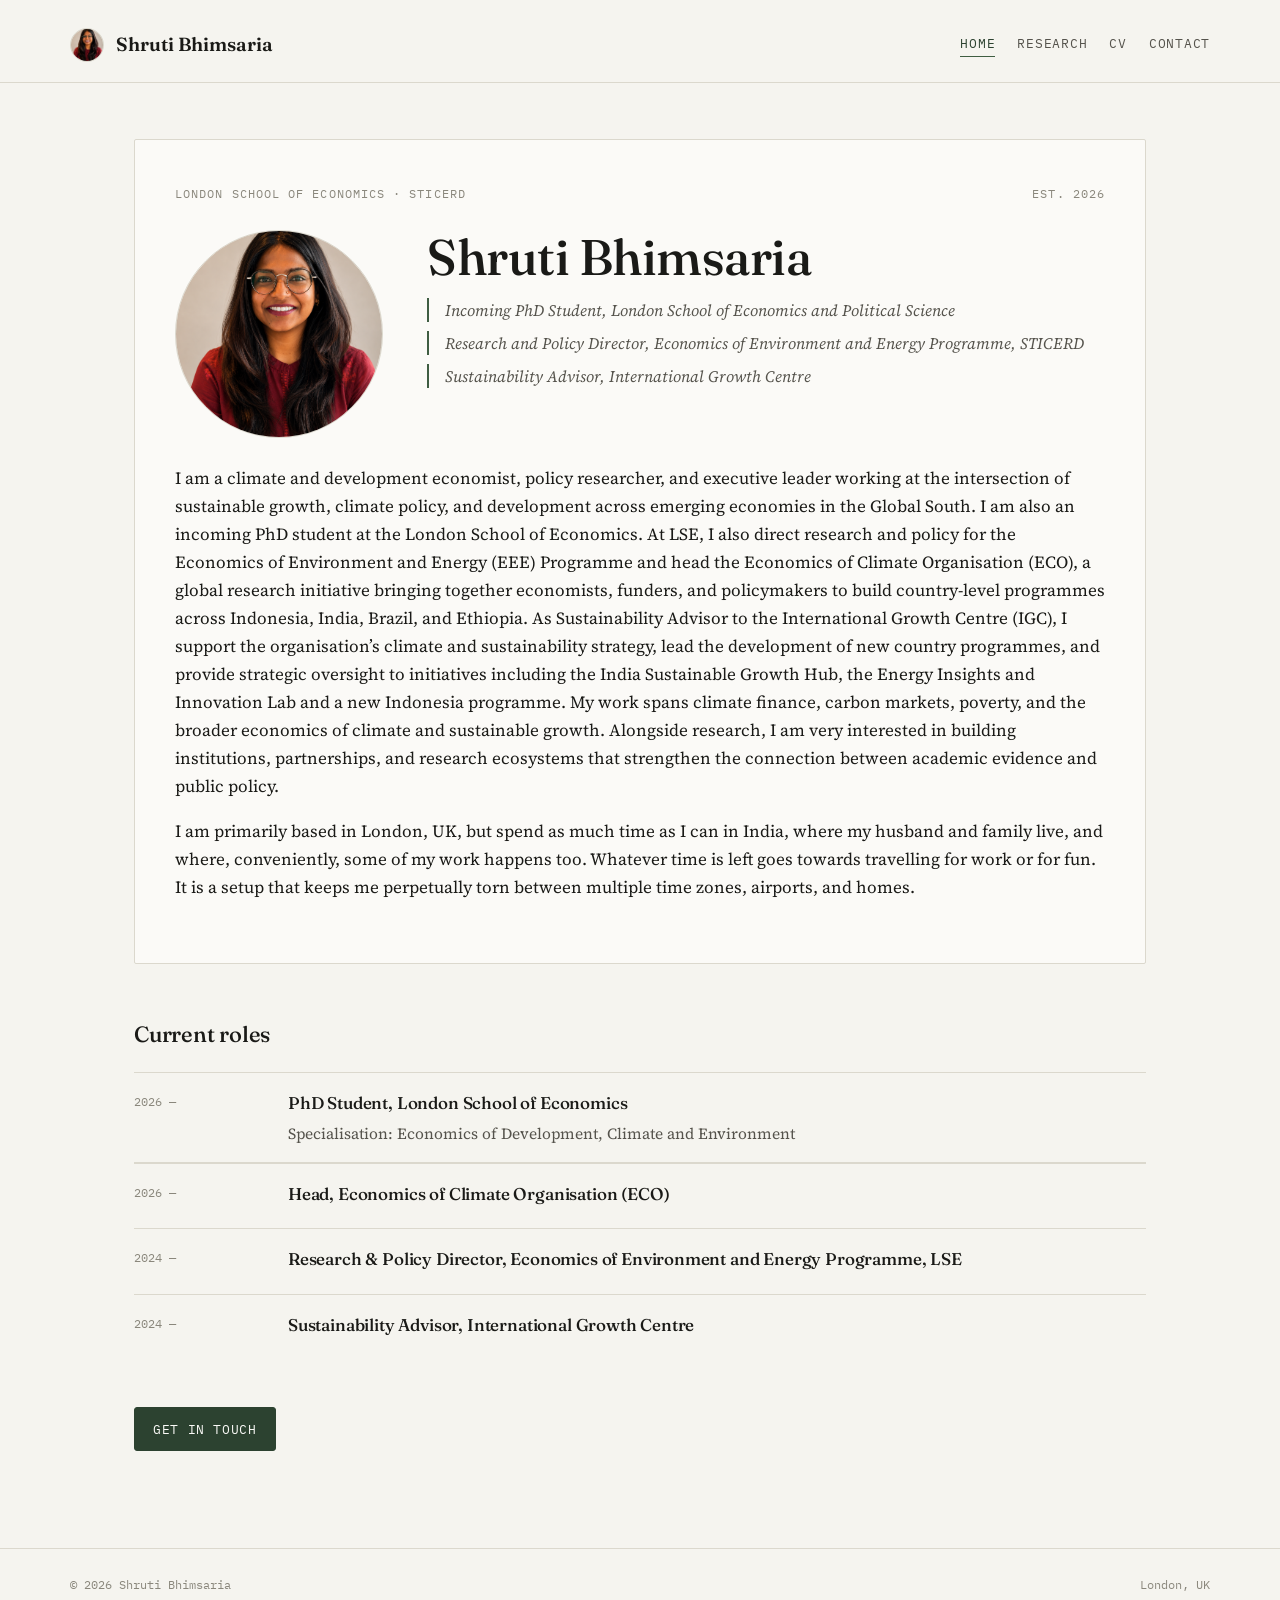
==== index.html @ e5385b26 "Update index.html" ====
<!DOCTYPE html>
<html lang="en">
<head>
<meta charset="UTF-8">
<meta name="viewport" content="width=device-width, initial-scale=1.0">
<title>Shruti Bhimsaria | Climate & Development Economist | LSE</title>
<meta name="description" content="Shruti Bhimsaria is climate and development economist, a PhD student at LSE, Research and Policy Director at the Economics of Environment and Energy Programme, and Sustainability Advisor at the International Growth Centre, working on climate finance, carbon markets, and poverty.">
<link rel="canonical" href="https://shrutibhimsaria.github.io/">

<meta property="og:type" content="website">
<meta property="og:title" content="Shruti Bhimsaria | Climate & Development Economist | LSE">
<meta property="og:description" content="Research and Policy Director, EEE Programme, LSE. Sustainability Advisor, IGC. Incoming PhD student, LSE.">
<meta property="og:url" content="https://shrutibhimsaria.github.io/">
<meta property="og:image" content="https://shrutibhimsaria.github.io/images/headshot.jpg">
<meta name="twitter:card" content="summary">
<meta name="twitter:title" content="Shruti Bhimsaria | Climate & Development Economist | LSE">
<meta name="twitter:description" content="Research and Policy Director, EEE Programme, LSE. Sustainability Advisor, IGC. Incoming PhD student, LSE.">
<meta name="twitter:image" content="https://shrutibhimsaria.github.io/images/headshot.jpg">

<link rel="stylesheet" href="style.css">

<script type="application/ld+json">
{
  "@context": "https://schema.org",
  "@type": "Person",
  "name": "Shruti Bhimsaria",
  "url": "https://shrutibhimsaria.github.io/",
  "image": "https://shrutibhimsaria.github.io/images/headshot.jpg",
  "jobTitle": ["Research and Policy Director", "Sustainability Advisor"],
  "affiliation": [
    {
      "@type": "CollegeOrUniversity",
      "name": "London School of Economics and Political Science"
    },
    {
      "@type": "Organization",
      "name": "International Growth Centre"
    }
  ],
  "alumniOf": [
    {
      "@type": "CollegeOrUniversity",
      "name": "University of Chicago, Harris School of Public Policy"
    },
    {
      "@type": "CollegeOrUniversity",
      "name": "Gokhale Institute of Politics and Economics"
    }
  ],
  "sameAs": [
    "https://www.linkedin.com/in/shruti-bhimsaria-631b0180/",
    "https://www.theigc.org/people/shruti-bhimsaria"
  ]
}
</script>
</head>
<body>

<header class="site-header">
  <div class="header-inner">
    <div class="title-group">
      <img class="avatar" src="images/headshot.jpg" alt="Shruti Bhimsaria">
      <a class="site-title" href="index.html">Shruti Bhimsaria</a>
    </div>
    <nav class="site-nav">
      <a href="index.html" class="active">Home</a>
      <a href="research.html">Research</a>
      <a href="cv.html">CV</a>
      <a href="contact.html">Contact</a>
    </nav>
  </div>
</header>

<main>

  <div class="paper-frame">
    <div class="paper-kicker">
      <span class="label">London School of Economics · STICERD</span>
      <span class="label">Est. 2026</span>
    </div>

    <div class="hero-top">
      <img class="hero-photo" src="images/headshot.jpg" alt="Shruti Bhimsaria">
      <div class="hero-text">
        <h1 class="hero-name">Shruti Bhimsaria</h1>
        <ul class="role-list">
          <li>Incoming PhD Student, London School of Economics and Political Science</li>
          <li>Research and Policy Director, Economics of Environment and Energy Programme, STICERD</li>
          <li>Sustainability Advisor, International Growth Centre</li>
        </ul>
      </div>
    </div>

      I am a climate and development economist, policy researcher, and executive leader working at the intersection of sustainable growth, climate policy, and development across emerging economies in the Global South. I am also an incoming PhD student at the London School of Economics. At LSE, I also direct research and policy for the Economics of Environment and Energy (EEE) Programme and head the Economics of Climate Organisation (ECO), a global research initiative bringing together economists, funders, and policymakers to build country-level programmes across Indonesia, India, Brazil, and Ethiopia. As Sustainability Advisor to the International Growth Centre (IGC), I support the organisation’s climate and sustainability strategy, lead the development of new country programmes, and provide strategic oversight to initiatives including the India Sustainable Growth Hub, the Energy Insights and Innovation Lab and a new Indonesia programme. My work spans climate finance, carbon markets, poverty, and the broader economics of climate and sustainable growth. Alongside research, I am very interested in building institutions, partnerships, and research ecosystems that strengthen the connection between academic evidence and public policy.
    </p>
    <p>I am primarily based in London, UK, but spend as much time as I can in India, where my husband and family live, and where, conveniently, some of my work happens too. Whatever time is left goes towards travelling for work or for fun. It is a setup that keeps me perpetually torn between multiple time zones, airports, and homes.</p>

  </div>

  <div class="section">
    <div class="section-heading">
      <h2>Current roles</h2>
    </div>

    
    <div class="entry">
      <div class="when">2026 —</div>
      <div class="what">
        <h3>PhD Student, London School of Economics</h3>
        <p>Specialisation: Economics of Development, Climate and Environment</p>
      </div>
    </div>
  </div>

      <div class="entry">
      <div class="when">2026 —</div>
      <div class="what">
        <h3>Head, Economics of Climate Organisation (ECO)</h3>
      </div>
    </div>
  
    <div class="entry">
      <div class="when">2024 —</div>
      <div class="what">
        <h3>Research &amp; Policy Director, Economics of Environment and Energy Programme, LSE</h3>
      </div>
    </div>

    <div class="entry">
      <div class="when">2024 —</div>
      <div class="what">
        <h3>Sustainability Advisor, International Growth Centre</h3>
      </div>
    </div>

  <p style="margin-top:48px;">
    <a class="btn" href="contact.html">Get in touch</a>
  </p>

</main>

<footer class="site-footer">
  <div class="footer-inner">
    <span>© <span id="year"></span> Shruti Bhimsaria</span>
    <span>London, UK</span>
  </div>
</footer>

<script>
  document.getElementById('year').textContent = new Date().getFullYear();
</script>

</body>
</html>
---- style.css ----
/* ===========================================================
   Shruti Bhimsaria — personal site
   Design: working-paper minimalism.
   Paper ground, forest-green accent (climate/econ association),
   Fraunces for display, Source Serif 4 for body, IBM Plex Mono
   for labels/metadata — the vocabulary of a research abstract.
   =========================================================== */

@import url('https://fonts.googleapis.com/css2?family=Fraunces:ital,opsz,wght@0,9..144,400;0,9..144,500;0,9..144,600;1,9..144,400&family=Source+Serif+4:ital,wght@0,400;0,500;0,600;1,400&family=IBM+Plex+Mono:wght@400;500&display=swap');

:root{
  --paper: #F5F4EF;
  --paper-raised: #FBFAF7;
  --ink: #1A1A17;
  --ink-soft: #55534C;
  --ink-faint: #8A877C;
  --accent: #3F5D42;
  --accent-deep: #2C4230;
  --accent-tint: #E9EEE6;
  --rule: #DBD8CD;
  --max-w: 1140px;
  --side-pad: 5vw;
}

*{ box-sizing: border-box; }

img{ max-width: 100%; display: block; }

html{ scroll-behavior: smooth; }

body{
  margin: 0;
  background: var(--paper);
  color: var(--ink);
  font-family: 'Source Serif 4', Georgia, serif;
  font-size: 17px;
  line-height: 1.65;
  -webkit-font-smoothing: antialiased;
}

a{ color: var(--accent-deep); text-decoration: none; }
a:hover{ text-decoration: underline; text-underline-offset: 3px; }
a:focus-visible, button:focus-visible{
  outline: 2px solid var(--accent);
  outline-offset: 3px;
}

.label{
  font-family: 'IBM Plex Mono', monospace;
  font-size: 12px;
  letter-spacing: 0.09em;
  text-transform: uppercase;
  color: var(--ink-faint);
}

h1, h2, h3{
  font-family: 'Fraunces', Georgia, serif;
  font-weight: 500;
  color: var(--ink);
  letter-spacing: -0.01em;
  margin: 0;
}

/* ---------- Header / Nav ---------- */

.site-header{
  border-bottom: 1px solid var(--rule);
  padding: 28px var(--side-pad) 20px;
}

.header-inner{
  max-width: var(--max-w);
  margin: 0 auto;
  display: flex;
  justify-content: space-between;
  align-items: center;
  flex-wrap: wrap;
  gap: 10px 28px;
}

.title-group{
  display: flex;
  align-items: center;
  gap: 12px;
}

.avatar{
  width: 34px;
  height: 34px;
  border-radius: 50%;
  object-fit: cover;
  border: 1px solid var(--rule);
  flex-shrink: 0;
}

.site-title{
  font-family: 'Fraunces', Georgia, serif;
  font-size: 19px;
  font-weight: 600;
  color: var(--ink);
  text-decoration: none;
  white-space: nowrap;
}
.site-title:hover{ text-decoration: none; opacity: 0.75; }

nav.site-nav{
  display: flex;
  gap: 22px;
  flex-wrap: wrap;
}

nav.site-nav a{
  font-family: 'IBM Plex Mono', monospace;
  font-size: 12.5px;
  letter-spacing: 0.06em;
  text-transform: uppercase;
  color: var(--ink-soft);
  padding-bottom: 3px;
  border-bottom: 1px solid transparent;
}
nav.site-nav a:hover{
  color: var(--accent-deep);
  text-decoration: none;
  border-bottom-color: var(--accent);
}
nav.site-nav a.active{
  color: var(--accent-deep);
  border-bottom-color: var(--accent);
}

/* ---------- Layout ---------- */

main{
  max-width: var(--max-w);
  margin: 0 auto;
  padding: 56px var(--side-pad) 80px;
}

.rule{
  border: none;
  border-top: 1px solid var(--rule);
  margin: 40px 0;
}

/* ---------- Home / cover-page hero ---------- */

.paper-frame{
  border: 1px solid var(--rule);
  background: var(--paper-raised);
  padding: 44px 40px;
  border-radius: 2px;
}

.paper-kicker{
  display: flex;
  justify-content: space-between;
  align-items: baseline;
  flex-wrap: wrap;
  gap: 8px 20px;
  margin-bottom: 26px;
}

.hero-top{
  display: flex;
  align-items: flex-start;
  justify-content: flex-start;
  gap: 44px;
  margin-bottom: 26px;
}

.hero-text{ min-width: 0; }

.hero-photo{
  width: 208px;
  height: 208px;
  border-radius: 50%;
  object-fit: cover;
  border: 1px solid var(--rule);
  flex-shrink: 0;
}

.hero-name{
  font-size: clamp(30px, 5.5vw, 50px);
  line-height: 1.08;
  margin: 0 0 14px;
}

.role-list{
  list-style: none;
  margin: 0;
  padding: 0;
}

.role-list li{
  font-family: 'Source Serif 4', serif;
  font-style: italic;
  color: var(--ink-soft);
  font-size: 16px;
  line-height: 1.5;
  padding-left: 16px;
  border-left: 2px solid var(--accent);
  margin-bottom: 9px;
}
.role-list li:last-child{ margin-bottom: 0; }

.abstract{
  color: var(--ink);
  font-size: 16.5px;
  margin-top: 0;
  text-align: justify;
  text-justify: inter-word;
  hyphens: auto;
}

.tags{
  display: flex;
  flex-wrap: wrap;
  gap: 8px;
  margin-top: 28px;
}

.tag{
  font-family: 'IBM Plex Mono', monospace;
  font-size: 11.5px;
  letter-spacing: 0.03em;
  color: var(--accent-deep);
  background: var(--accent-tint);
  border: 1px solid var(--rule);
  padding: 5px 10px;
  border-radius: 3px;
  white-space: nowrap;
}

/* ---------- Section blocks ---------- */

.section{ margin-top: 52px; }

.section-heading{
  display: flex;
  align-items: baseline;
  gap: 14px;
  margin-bottom: 20px;
}

.section-heading .num{
  font-family: 'IBM Plex Mono', monospace;
  font-size: 12px;
  color: var(--ink-faint);
}

.section-heading h2{ font-size: 22px; }

.entry{
  display: grid;
  grid-template-columns: 130px 1fr;
  gap: 4px 24px;
  padding: 16px 0;
  border-top: 1px solid var(--rule);
}
.entry:last-child{ border-bottom: 1px solid var(--rule); }

.entry .when{
  font-family: 'IBM Plex Mono', monospace;
  font-size: 12px;
  color: var(--ink-faint);
  padding-top: 3px;
}

.entry .what h3{
  font-size: 17px;
  font-weight: 500;
  margin-bottom: 4px;
}

.entry .what p{
  margin: 0;
  color: var(--ink-soft);
  font-size: 15.5px;
  text-align: justify;
  text-justify: inter-word;
  hyphens: auto;
}

@media (max-width: 560px){
  .entry{ grid-template-columns: 1fr; gap: 2px; }
  .entry .when{ padding-top: 0; }
}

/* ---------- Mobile pass ---------- */

@media (max-width: 640px){
  :root{ --side-pad: 5vw; }

  body{ font-size: 16px; }

  .site-header{ padding: 20px var(--side-pad) 16px; }
  main{ padding: 36px var(--side-pad) 60px; }

  .paper-frame{ padding: 28px 22px; }

  .paper-kicker{
    flex-direction: column;
    align-items: flex-start;
    gap: 4px;
  }

  .hero-top{
    flex-direction: column;
    align-items: flex-start;
    gap: 18px;
  }

  .hero-photo{
    width: 100px;
    height: 100px;
  }

  .role-list li{ font-size: 15px; }

  .tags{ gap: 6px; }
  .tag{ font-size: 11px; padding: 4px 8px; }

  .section{ margin-top: 40px; }
  .section-heading h2{ font-size: 19px; }

  .contact-list li{
    flex-direction: column;
    gap: 4px;
  }
  .contact-list .k{ width: auto; }

  nav.site-nav{ gap: 14px 18px; }
}

/* ---------- Footer ---------- */

.site-footer{
  border-top: 1px solid var(--rule);
  padding: 26px var(--side-pad) 40px;
}
.site-footer .footer-inner{
  max-width: var(--max-w);
  margin: 0 auto;
  display: flex;
  justify-content: space-between;
  flex-wrap: wrap;
  gap: 10px 20px;
  font-family: 'IBM Plex Mono', monospace;
  font-size: 12px;
  color: var(--ink-faint);
}

/* ---------- Misc components ---------- */

.btn{
  display: inline-block;
  font-family: 'IBM Plex Mono', monospace;
  font-size: 12.5px;
  letter-spacing: 0.05em;
  text-transform: uppercase;
  color: var(--paper-raised);
  background: var(--accent-deep);
  padding: 11px 18px;
  border-radius: 3px;
  border: 1px solid var(--accent-deep);
}
.btn:hover{
  background: var(--accent);
  border-color: var(--accent);
  text-decoration: none;
}

.contact-list{
  list-style: none;
  margin: 0;
  padding: 0;
}
.contact-list li{
  display: flex;
  gap: 14px;
  padding: 14px 0;
  border-top: 1px solid var(--rule);
}
.contact-list li:last-child{ border-bottom: 1px solid var(--rule); }
.contact-list .k{
  width: 110px;
  flex-shrink: 0;
  font-family: 'IBM Plex Mono', monospace;
  font-size: 12px;
  color: var(--ink-faint);
  padding-top: 2px;
}

.note{
  font-family: 'IBM Plex Mono', monospace;
  font-size: 12px;
  color: var(--ink-faint);
  background: var(--accent-tint);
  border: 1px dashed var(--rule);
  padding: 10px 14px;
  border-radius: 3px;
  margin-bottom: 28px;
}

.cv-download{
  display: flex;
  align-items: center;
  gap: 16px;
  flex-wrap: wrap;
  margin-bottom: 8px;
}

/* ---------- Read more toggle ---------- */

details.more{
  margin-top: 4px;
}

details.more summary{
  list-style: none;
  cursor: pointer;
  font-family: 'IBM Plex Mono', monospace;
  font-size: 12px;
  letter-spacing: 0.04em;
  text-transform: uppercase;
  color: var(--accent-deep);
  display: inline-block;
  padding-bottom: 2px;
  border-bottom: 1px solid var(--accent);
}
details.more summary::-webkit-details-marker{ display: none; }
details.more summary:hover{ color: var(--accent); }

details.more summary::after{
  content: " \2193";
}
details.more[open] summary::after{
  content: " \2191";
}
details.more[open] summary{
  margin-bottom: 12px;
}

details.more .more-body p{
  margin: 0 0 10px;
}
details.more .more-body p:last-child{ margin-bottom: 0; }

.read-more{
  display: inline-block;
  margin-top: 6px;
  font-family: 'IBM Plex Mono', monospace;
  font-size: 12px;
  letter-spacing: 0.04em;
  text-transform: uppercase;
  color: var(--accent-deep);
  padding-bottom: 2px;
  border-bottom: 1px solid var(--accent);
}
.read-more:hover{ color: var(--accent); text-decoration: none; }
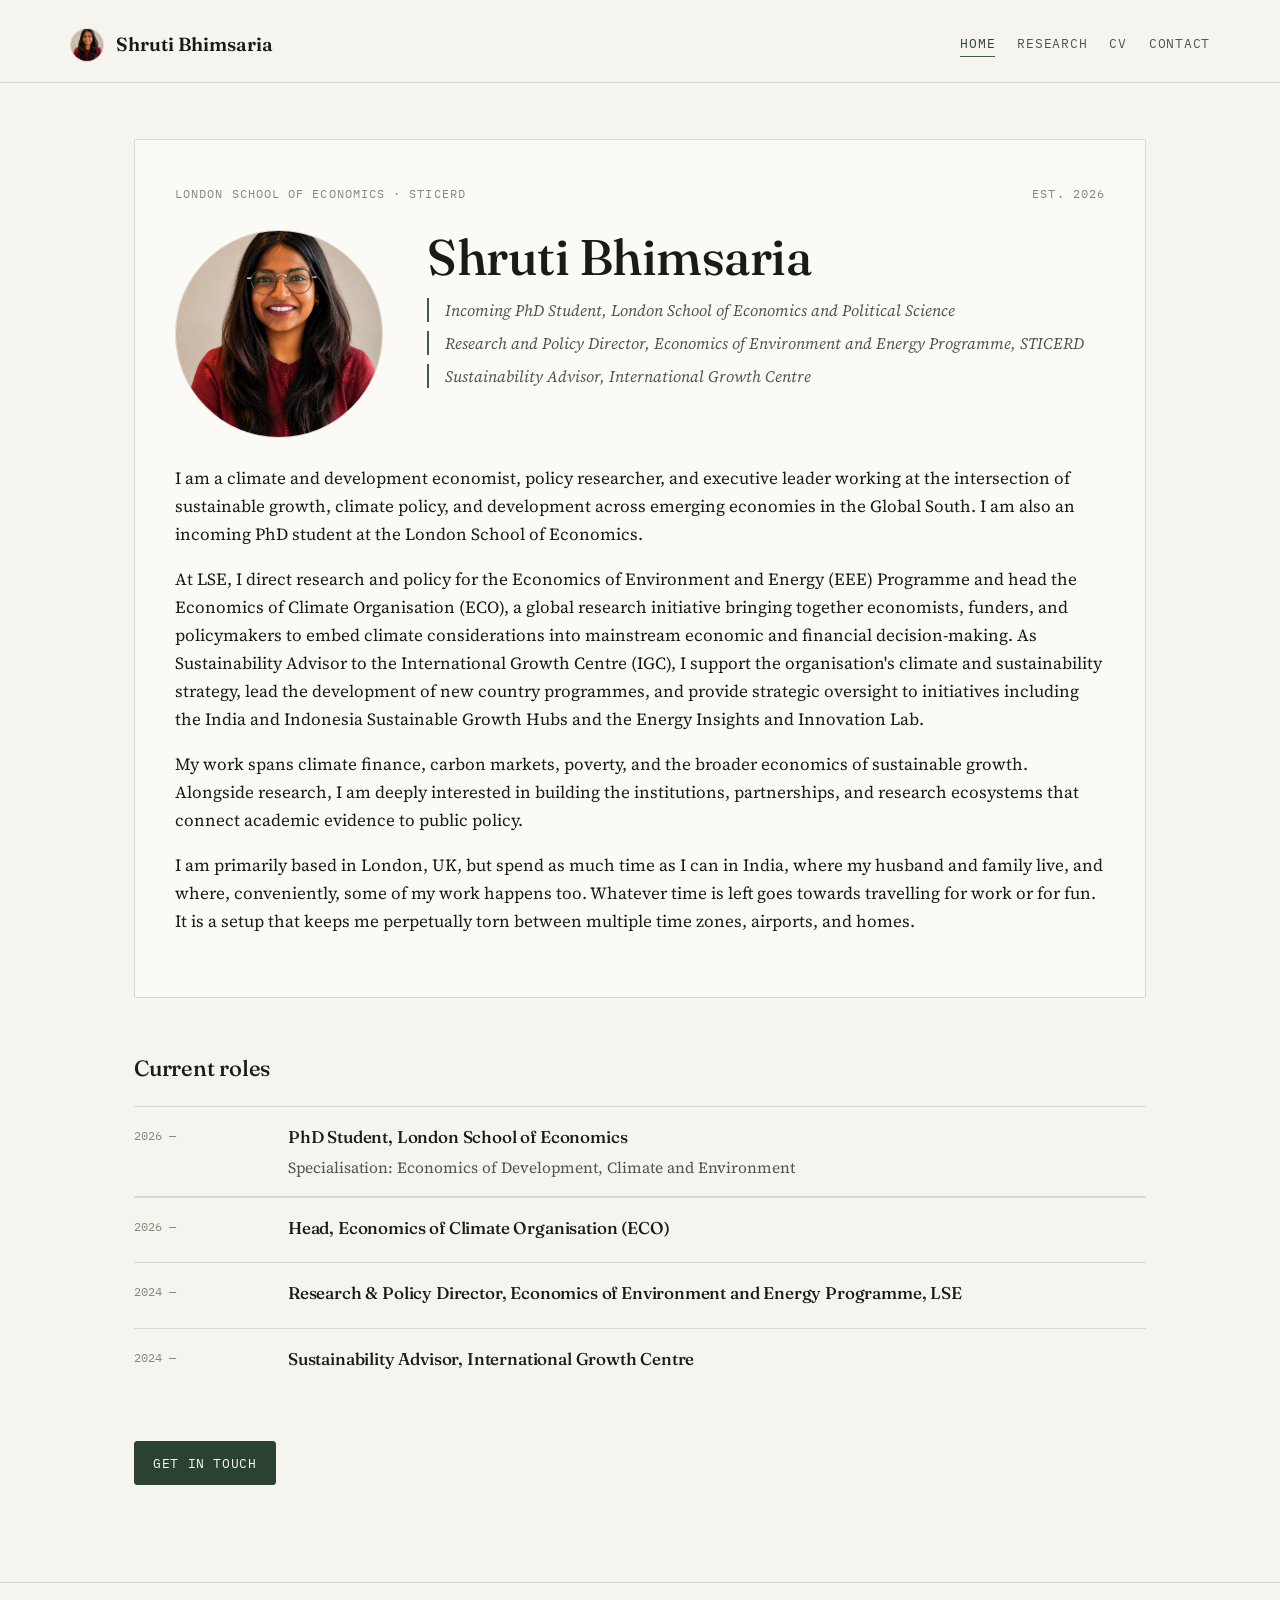
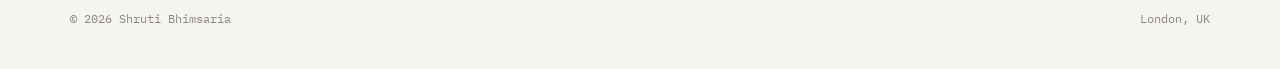
==== commit 96a2535c: "Update index.html" ====
--- a/index.html
+++ b/index.html
@@ -91,7 +91,11 @@
       </div>
     </div>
 
-      I am a climate and development economist, policy researcher, and executive leader working at the intersection of sustainable growth, climate policy, and development across emerging economies in the Global South. I am also an incoming PhD student at the London School of Economics. At LSE, I also direct research and policy for the Economics of Environment and Energy (EEE) Programme and head the Economics of Climate Organisation (ECO), a global research initiative bringing together economists, funders, and policymakers to build country-level programmes across Indonesia, India, Brazil, and Ethiopia. As Sustainability Advisor to the International Growth Centre (IGC), I support the organisation’s climate and sustainability strategy, lead the development of new country programmes, and provide strategic oversight to initiatives including the India Sustainable Growth Hub, the Energy Insights and Innovation Lab and a new Indonesia programme. My work spans climate finance, carbon markets, poverty, and the broader economics of climate and sustainable growth. Alongside research, I am very interested in building institutions, partnerships, and research ecosystems that strengthen the connection between academic evidence and public policy.
+    I am a climate and development economist, policy researcher, and executive leader working at the intersection of sustainable growth, climate policy, and development across emerging economies in the Global South. I am also an incoming PhD student at the London School of Economics.
+        </p>
+    At LSE, I direct research and policy for the Economics of Environment and Energy (EEE) Programme and head the Economics of Climate Organisation (ECO), a global research initiative bringing together economists, funders, and policymakers to embed climate considerations into mainstream economic and financial decision-making. As Sustainability Advisor to the International Growth Centre (IGC), I support the organisation's climate and sustainability strategy, lead the development of new country programmes, and provide strategic oversight to initiatives including the India and Indonesia Sustainable Growth Hubs and the Energy Insights and Innovation Lab.
+    </p>
+    My work spans climate finance, carbon markets, poverty, and the broader economics of sustainable growth. Alongside research, I am deeply interested in building the institutions, partnerships, and research ecosystems that connect academic evidence to public policy.
     </p>
     <p>I am primarily based in London, UK, but spend as much time as I can in India, where my husband and family live, and where, conveniently, some of my work happens too. Whatever time is left goes towards travelling for work or for fun. It is a setup that keeps me perpetually torn between multiple time zones, airports, and homes.</p>
 
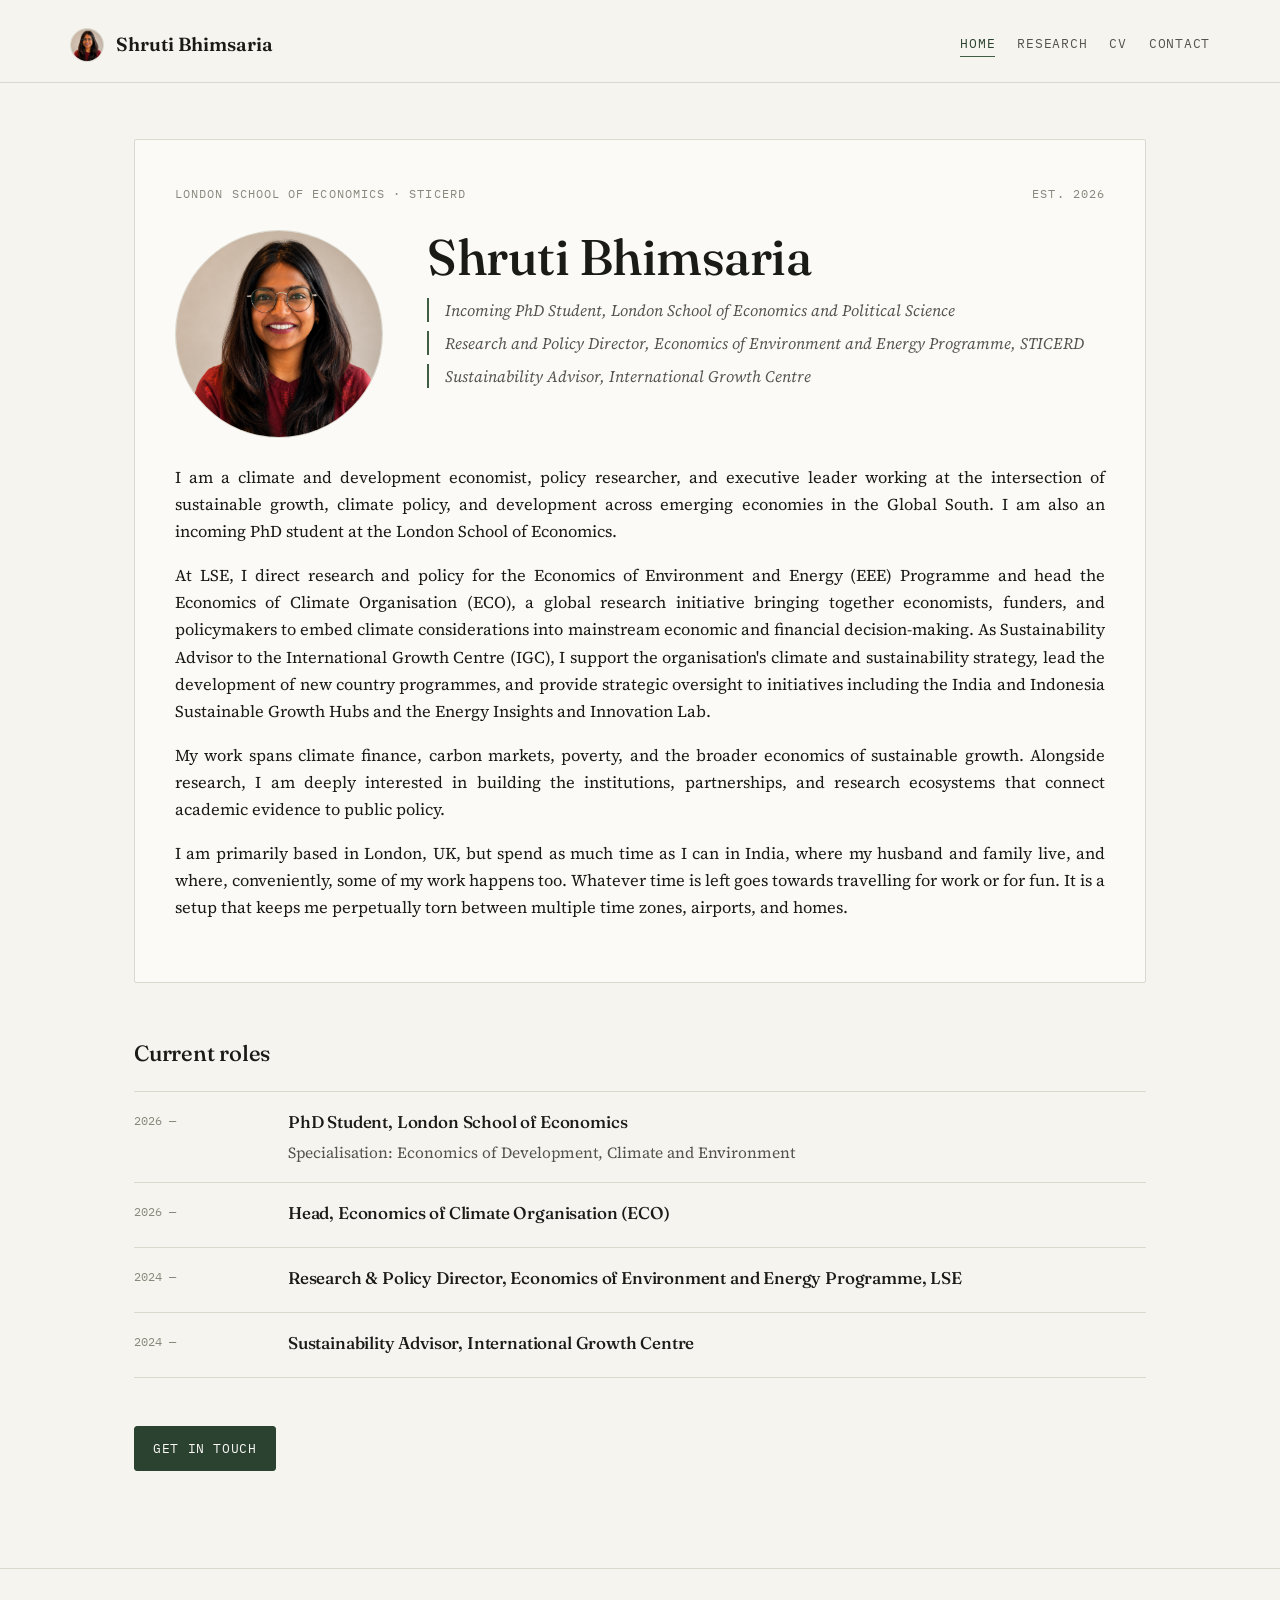
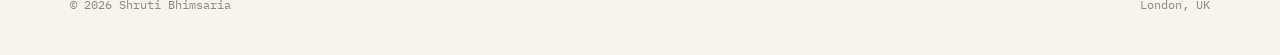
==== commit 22d706b6: "Add files via upload" ====
--- a/index.html
+++ b/index.html
@@ -4,7 +4,7 @@
 <meta charset="UTF-8">
 <meta name="viewport" content="width=device-width, initial-scale=1.0">
 <title>Shruti Bhimsaria | Climate & Development Economist | LSE</title>
-<meta name="description" content="Shruti Bhimsaria is climate and development economist, a PhD student at LSE, Research and Policy Director at the Economics of Environment and Energy Programme, and Sustainability Advisor at the International Growth Centre, working on climate finance, carbon markets, and poverty.">
+<meta name="description" content="Shruti Bhimsaria is a climate and development economist, a PhD student at LSE, Research and Policy Director at the Economics of Environment and Energy Programme, and Sustainability Advisor at the International Growth Centre, working on climate finance, carbon markets, and poverty.">
 <link rel="canonical" href="https://shrutibhimsaria.github.io/">
 
 <meta property="og:type" content="website">
@@ -91,14 +91,13 @@
       </div>
     </div>
 
-    I am a climate and development economist, policy researcher, and executive leader working at the intersection of sustainable growth, climate policy, and development across emerging economies in the Global South. I am also an incoming PhD student at the London School of Economics.
-        </p>
-    At LSE, I direct research and policy for the Economics of Environment and Energy (EEE) Programme and head the Economics of Climate Organisation (ECO), a global research initiative bringing together economists, funders, and policymakers to embed climate considerations into mainstream economic and financial decision-making. As Sustainability Advisor to the International Growth Centre (IGC), I support the organisation's climate and sustainability strategy, lead the development of new country programmes, and provide strategic oversight to initiatives including the India and Indonesia Sustainable Growth Hubs and the Energy Insights and Innovation Lab.
-    </p>
-    My work spans climate finance, carbon markets, poverty, and the broader economics of sustainable growth. Alongside research, I am deeply interested in building the institutions, partnerships, and research ecosystems that connect academic evidence to public policy.
-    </p>
-    <p>I am primarily based in London, UK, but spend as much time as I can in India, where my husband and family live, and where, conveniently, some of my work happens too. Whatever time is left goes towards travelling for work or for fun. It is a setup that keeps me perpetually torn between multiple time zones, airports, and homes.</p>
+    <p class="abstract">I am a climate and development economist, policy researcher, and executive leader working at the intersection of sustainable growth, climate policy, and development across emerging economies in the Global South. I am also an incoming PhD student at the London School of Economics.</p>
 
+    <p class="abstract">At LSE, I direct research and policy for the Economics of Environment and Energy (EEE) Programme and head the Economics of Climate Organisation (ECO), a global research initiative bringing together economists, funders, and policymakers to embed climate considerations into mainstream economic and financial decision-making. As Sustainability Advisor to the International Growth Centre (IGC), I support the organisation's climate and sustainability strategy, lead the development of new country programmes, and provide strategic oversight to initiatives including the India and Indonesia Sustainable Growth Hubs and the Energy Insights and Innovation Lab.</p>
+
+    <p class="abstract">My work spans climate finance, carbon markets, poverty, and the broader economics of sustainable growth. Alongside research, I am deeply interested in building the institutions, partnerships, and research ecosystems that connect academic evidence to public policy.</p>
+
+    <p class="abstract">I am primarily based in London, UK, but spend as much time as I can in India, where my husband and family live, and where, conveniently, some of my work happens too. Whatever time is left goes towards travelling for work or for fun. It is a setup that keeps me perpetually torn between multiple time zones, airports, and homes.</p>
   </div>
 
   <div class="section">
@@ -106,7 +105,6 @@
       <h2>Current roles</h2>
     </div>
 
-    
     <div class="entry">
       <div class="when">2026 —</div>
       <div class="what">
@@ -114,15 +112,14 @@
         <p>Specialisation: Economics of Development, Climate and Environment</p>
       </div>
     </div>
-  </div>
 
-      <div class="entry">
+    <div class="entry">
       <div class="when">2026 —</div>
       <div class="what">
         <h3>Head, Economics of Climate Organisation (ECO)</h3>
       </div>
     </div>
-  
+
     <div class="entry">
       <div class="when">2024 —</div>
       <div class="what">
@@ -136,6 +133,7 @@
         <h3>Sustainability Advisor, International Growth Centre</h3>
       </div>
     </div>
+  </div>
 
   <p style="margin-top:48px;">
     <a class="btn" href="contact.html">Get in touch</a>
--- a/style.css
+++ b/style.css
@@ -89,6 +89,7 @@
   height: 34px;
   border-radius: 50%;
   object-fit: cover;
+  object-position: center 15%;
   border: 1px solid var(--rule);
   flex-shrink: 0;
 }
@@ -175,6 +176,7 @@
   height: 208px;
   border-radius: 50%;
   object-fit: cover;
+  object-position: center 15%;
   border: 1px solid var(--rule);
   flex-shrink: 0;
 }
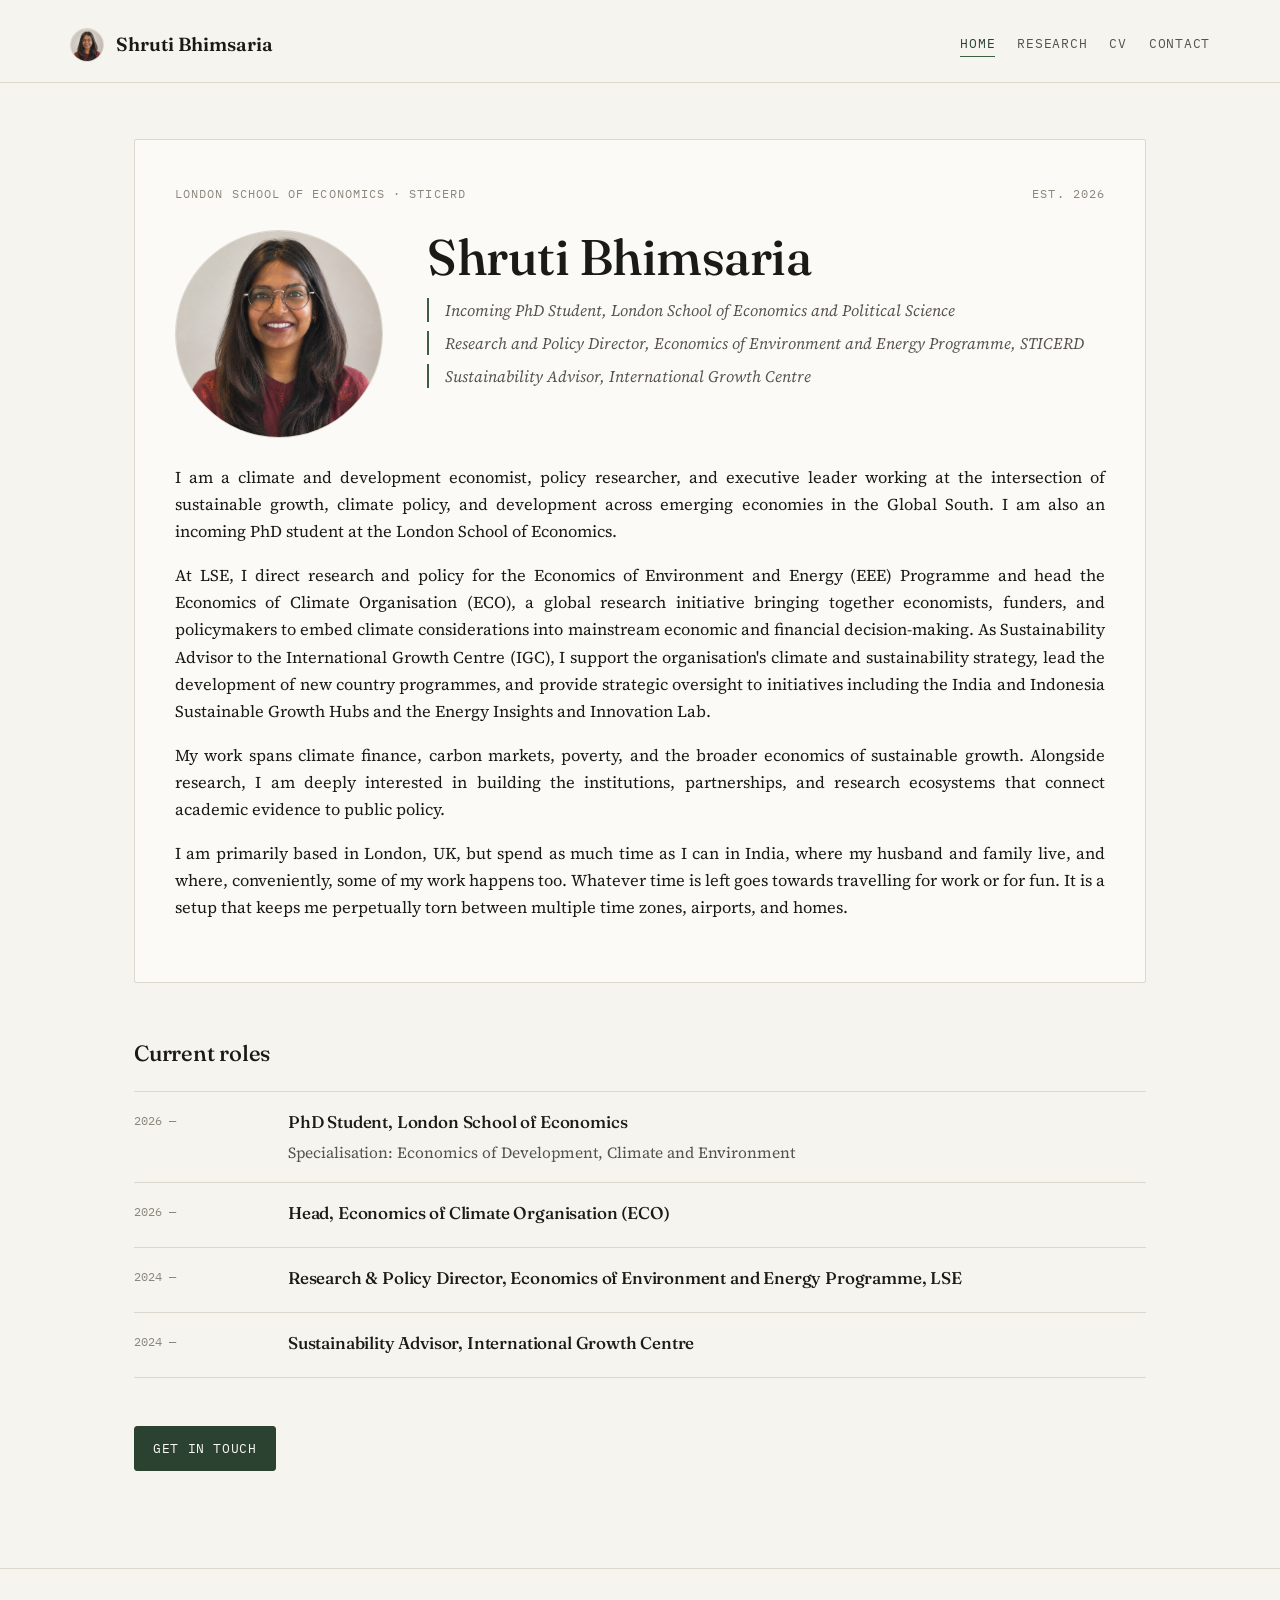
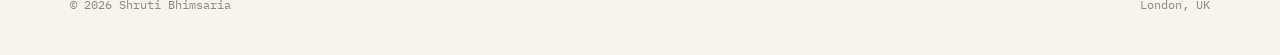
==== commit eaad670e: "Update index.html" ====
--- a/index.html
+++ b/index.html
@@ -3,12 +3,12 @@
 <head>
 <meta charset="UTF-8">
 <meta name="viewport" content="width=device-width, initial-scale=1.0">
-<title>Shruti Bhimsaria | Climate & Development Economist | LSE</title>
+<title>Shruti Bhimsaria | Climate & Development | LSE</title>
 <meta name="description" content="Shruti Bhimsaria is a climate and development economist, a PhD student at LSE, Research and Policy Director at the Economics of Environment and Energy Programme, and Sustainability Advisor at the International Growth Centre, working on climate finance, carbon markets, and poverty.">
 <link rel="canonical" href="https://shrutibhimsaria.github.io/">
 
 <meta property="og:type" content="website">
-<meta property="og:title" content="Shruti Bhimsaria | Climate & Development Economist | LSE">
+<meta property="og:title" content="Shruti Bhimsaria | Climate & Development | LSE">
 <meta property="og:description" content="Research and Policy Director, EEE Programme, LSE. Sustainability Advisor, IGC. Incoming PhD student, LSE.">
 <meta property="og:url" content="https://shrutibhimsaria.github.io/">
 <meta property="og:image" content="https://shrutibhimsaria.github.io/images/headshot.jpg">
--- a/style.css
+++ b/style.css
@@ -89,7 +89,7 @@
   height: 34px;
   border-radius: 50%;
   object-fit: cover;
-  object-position: center 15%;
+  object-position: center 5%;
   border: 1px solid var(--rule);
   flex-shrink: 0;
 }
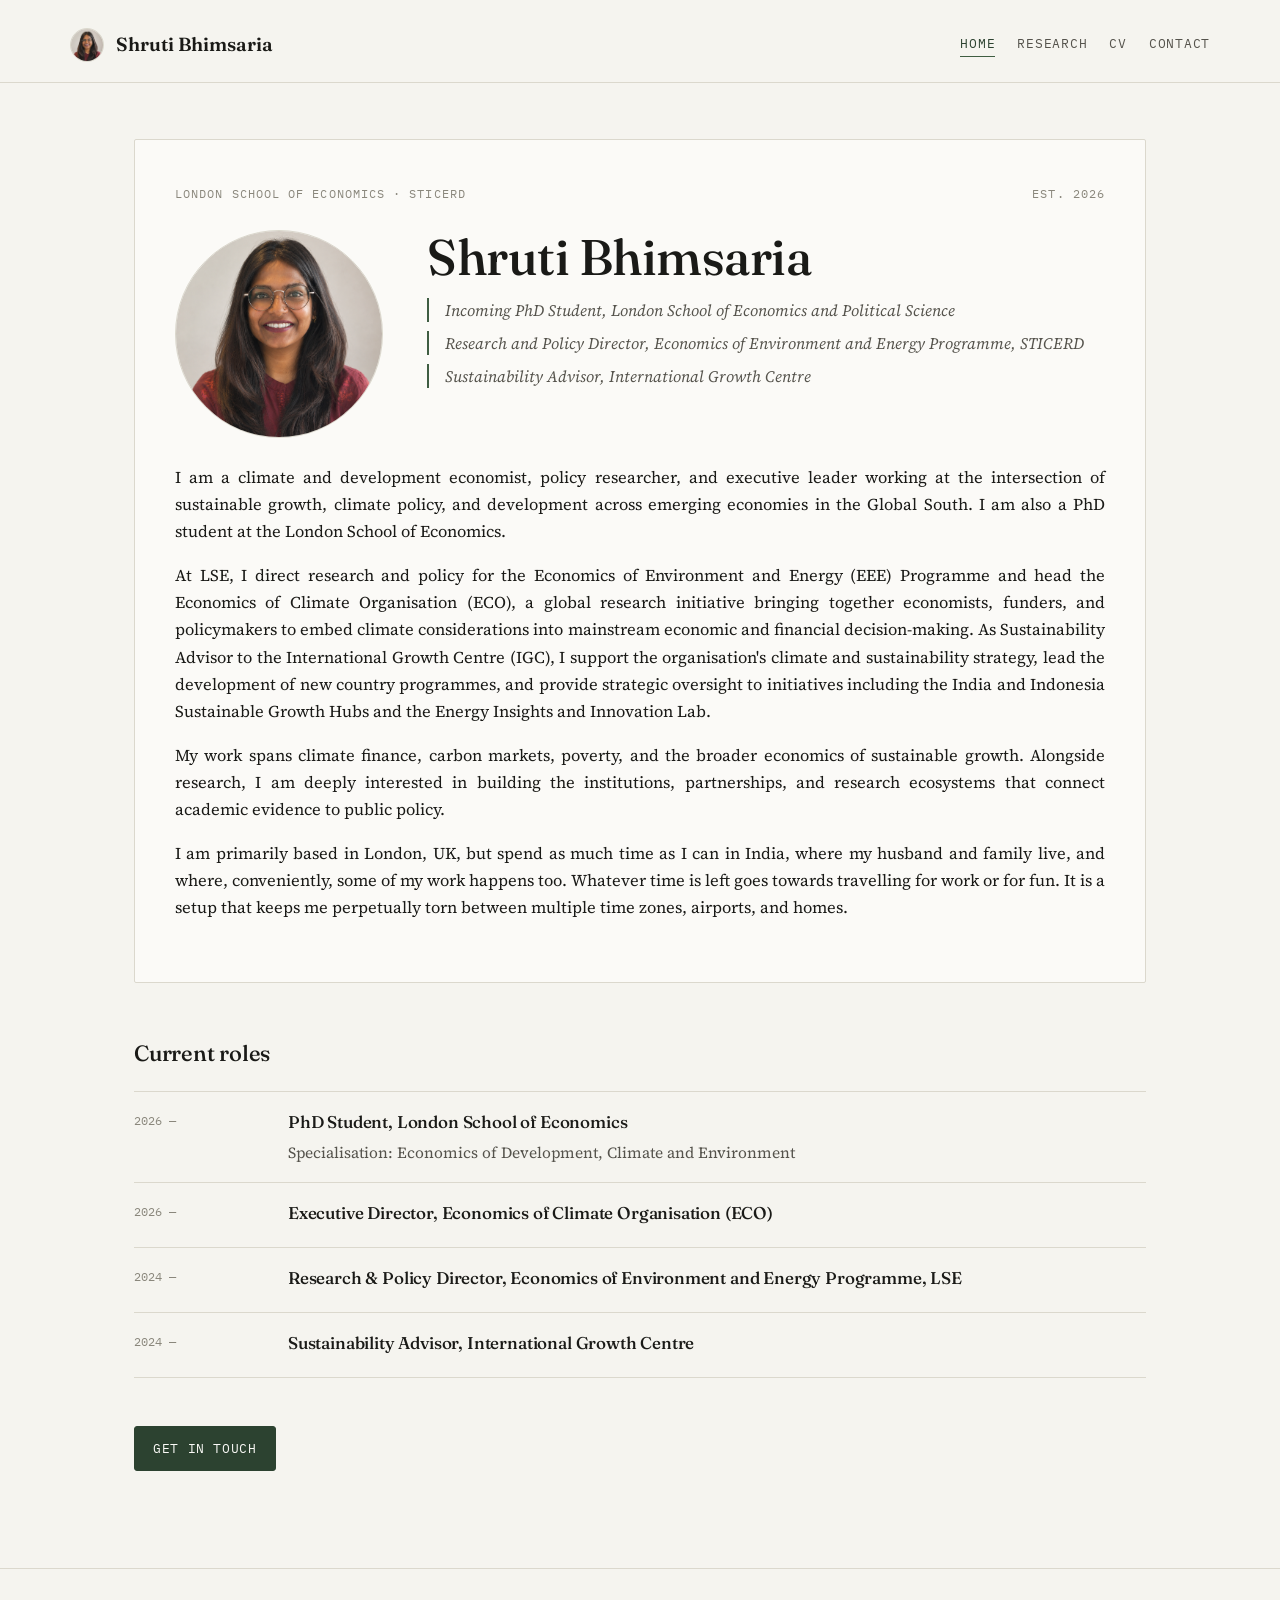
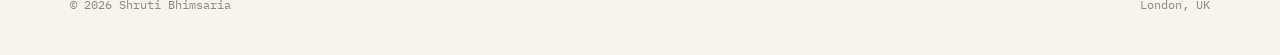
==== commit 0c58cf9a: "Update index.html" ====
--- a/index.html
+++ b/index.html
@@ -13,7 +13,7 @@
 <meta property="og:url" content="https://shrutibhimsaria.github.io/">
 <meta property="og:image" content="https://shrutibhimsaria.github.io/images/headshot.jpg">
 <meta name="twitter:card" content="summary">
-<meta name="twitter:title" content="Shruti Bhimsaria | Climate & Development Economist | LSE">
+<meta name="twitter:title" content="Shruti Bhimsaria | Climate & Development | LSE">
 <meta name="twitter:description" content="Research and Policy Director, EEE Programme, LSE. Sustainability Advisor, IGC. Incoming PhD student, LSE.">
 <meta name="twitter:image" content="https://shrutibhimsaria.github.io/images/headshot.jpg">
 
@@ -91,7 +91,7 @@
       </div>
     </div>
 
-    <p class="abstract">I am a climate and development economist, policy researcher, and executive leader working at the intersection of sustainable growth, climate policy, and development across emerging economies in the Global South. I am also an incoming PhD student at the London School of Economics.</p>
+    <p class="abstract">I am a climate and development economist, policy researcher, and executive leader working at the intersection of sustainable growth, climate policy, and development across emerging economies in the Global South. I am also a PhD student at the London School of Economics.</p>
 
     <p class="abstract">At LSE, I direct research and policy for the Economics of Environment and Energy (EEE) Programme and head the Economics of Climate Organisation (ECO), a global research initiative bringing together economists, funders, and policymakers to embed climate considerations into mainstream economic and financial decision-making. As Sustainability Advisor to the International Growth Centre (IGC), I support the organisation's climate and sustainability strategy, lead the development of new country programmes, and provide strategic oversight to initiatives including the India and Indonesia Sustainable Growth Hubs and the Energy Insights and Innovation Lab.</p>
 
@@ -116,7 +116,7 @@
     <div class="entry">
       <div class="when">2026 —</div>
       <div class="what">
-        <h3>Head, Economics of Climate Organisation (ECO)</h3>
+        <h3>Executive Director, Economics of Climate Organisation (ECO)</h3>
       </div>
     </div>
 
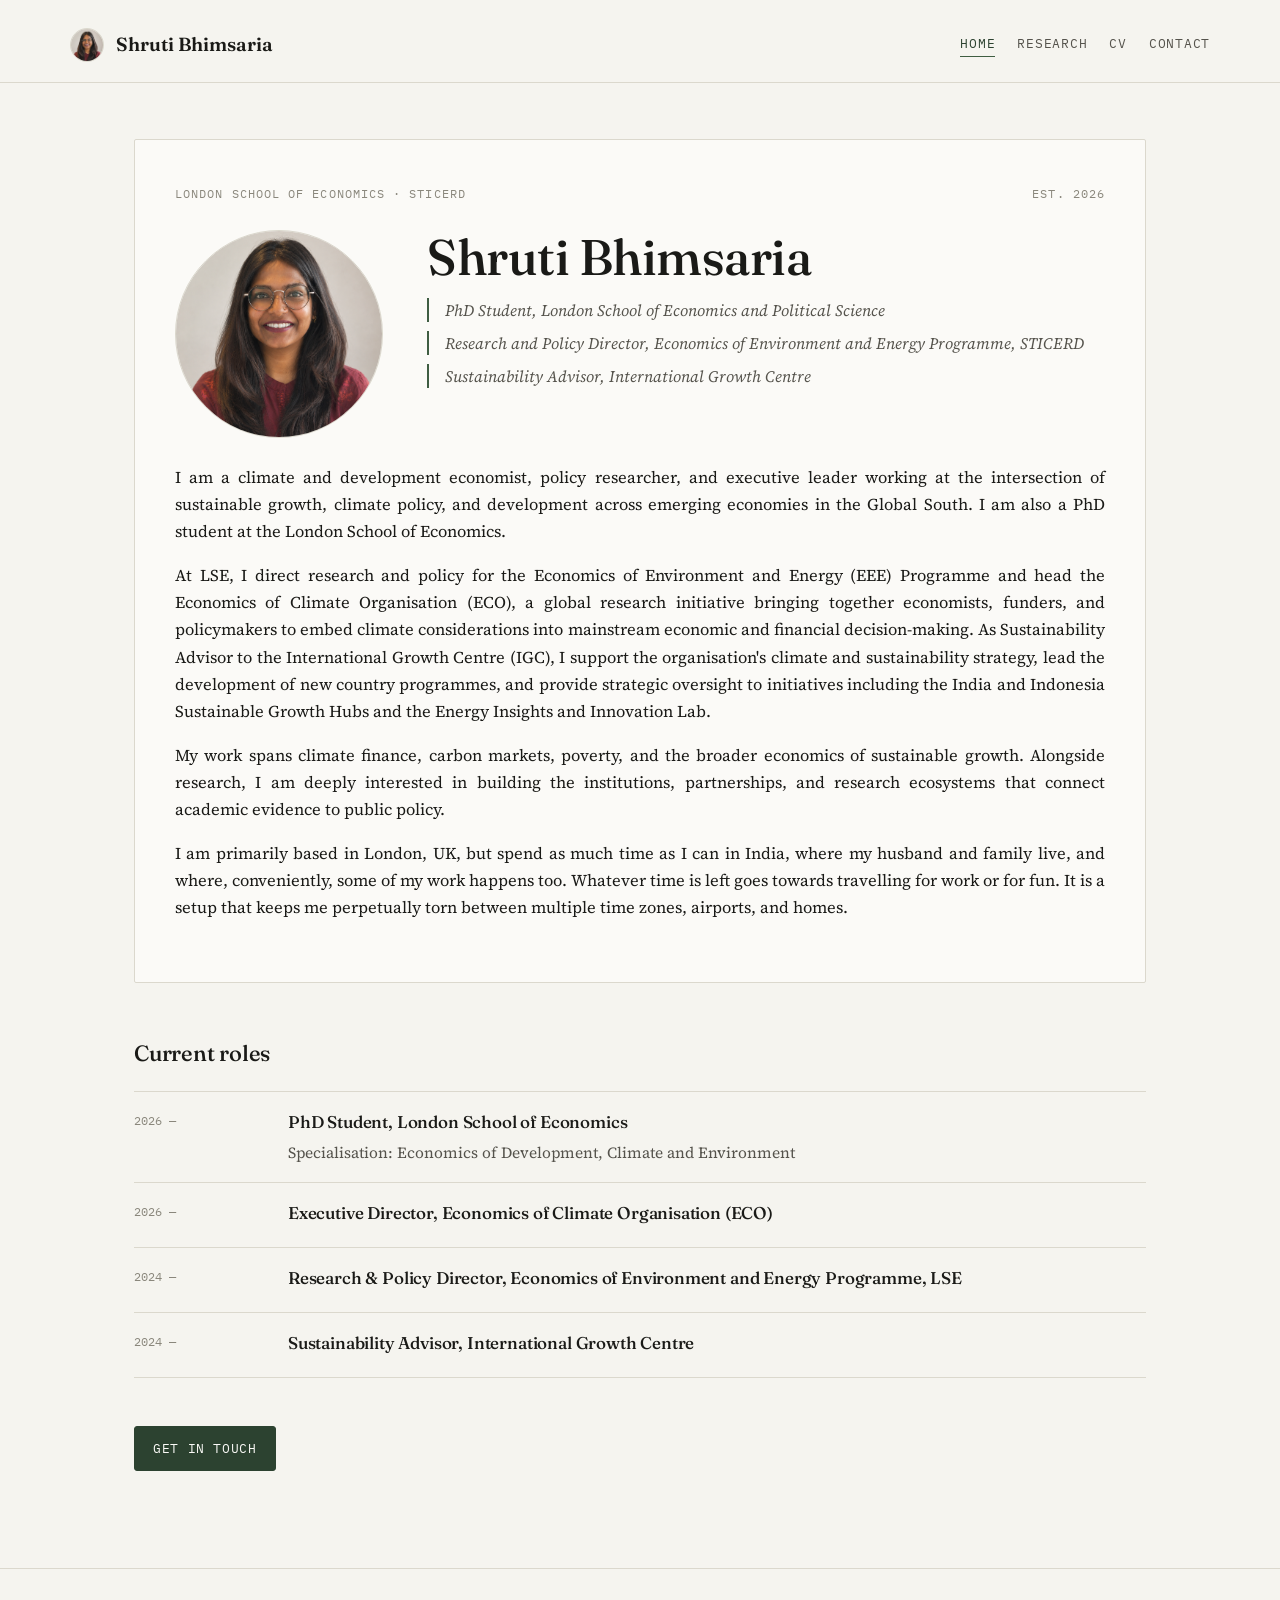
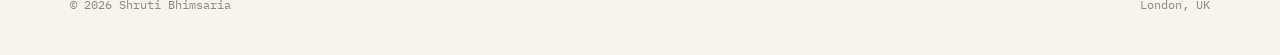
==== commit 6f9847e1: "Update index.html" ====
--- a/index.html
+++ b/index.html
@@ -9,12 +9,12 @@
 
 <meta property="og:type" content="website">
 <meta property="og:title" content="Shruti Bhimsaria | Climate & Development | LSE">
-<meta property="og:description" content="Research and Policy Director, EEE Programme, LSE. Sustainability Advisor, IGC. Incoming PhD student, LSE.">
+<meta property="og:description" content="Research and Policy Director, EEE Programme, LSE. Sustainability Advisor, IGC. PhD student, LSE.">
 <meta property="og:url" content="https://shrutibhimsaria.github.io/">
 <meta property="og:image" content="https://shrutibhimsaria.github.io/images/headshot.jpg">
 <meta name="twitter:card" content="summary">
 <meta name="twitter:title" content="Shruti Bhimsaria | Climate & Development | LSE">
-<meta name="twitter:description" content="Research and Policy Director, EEE Programme, LSE. Sustainability Advisor, IGC. Incoming PhD student, LSE.">
+<meta name="twitter:description" content="Research and Policy Director, EEE Programme, LSE. Sustainability Advisor, IGC. PhD student, LSE.">
 <meta name="twitter:image" content="https://shrutibhimsaria.github.io/images/headshot.jpg">
 
 <link rel="stylesheet" href="style.css">
@@ -84,7 +84,7 @@
       <div class="hero-text">
         <h1 class="hero-name">Shruti Bhimsaria</h1>
         <ul class="role-list">
-          <li>Incoming PhD Student, London School of Economics and Political Science</li>
+          <li> PhD Student, London School of Economics and Political Science</li>
           <li>Research and Policy Director, Economics of Environment and Energy Programme, STICERD</li>
           <li>Sustainability Advisor, International Growth Centre</li>
         </ul>
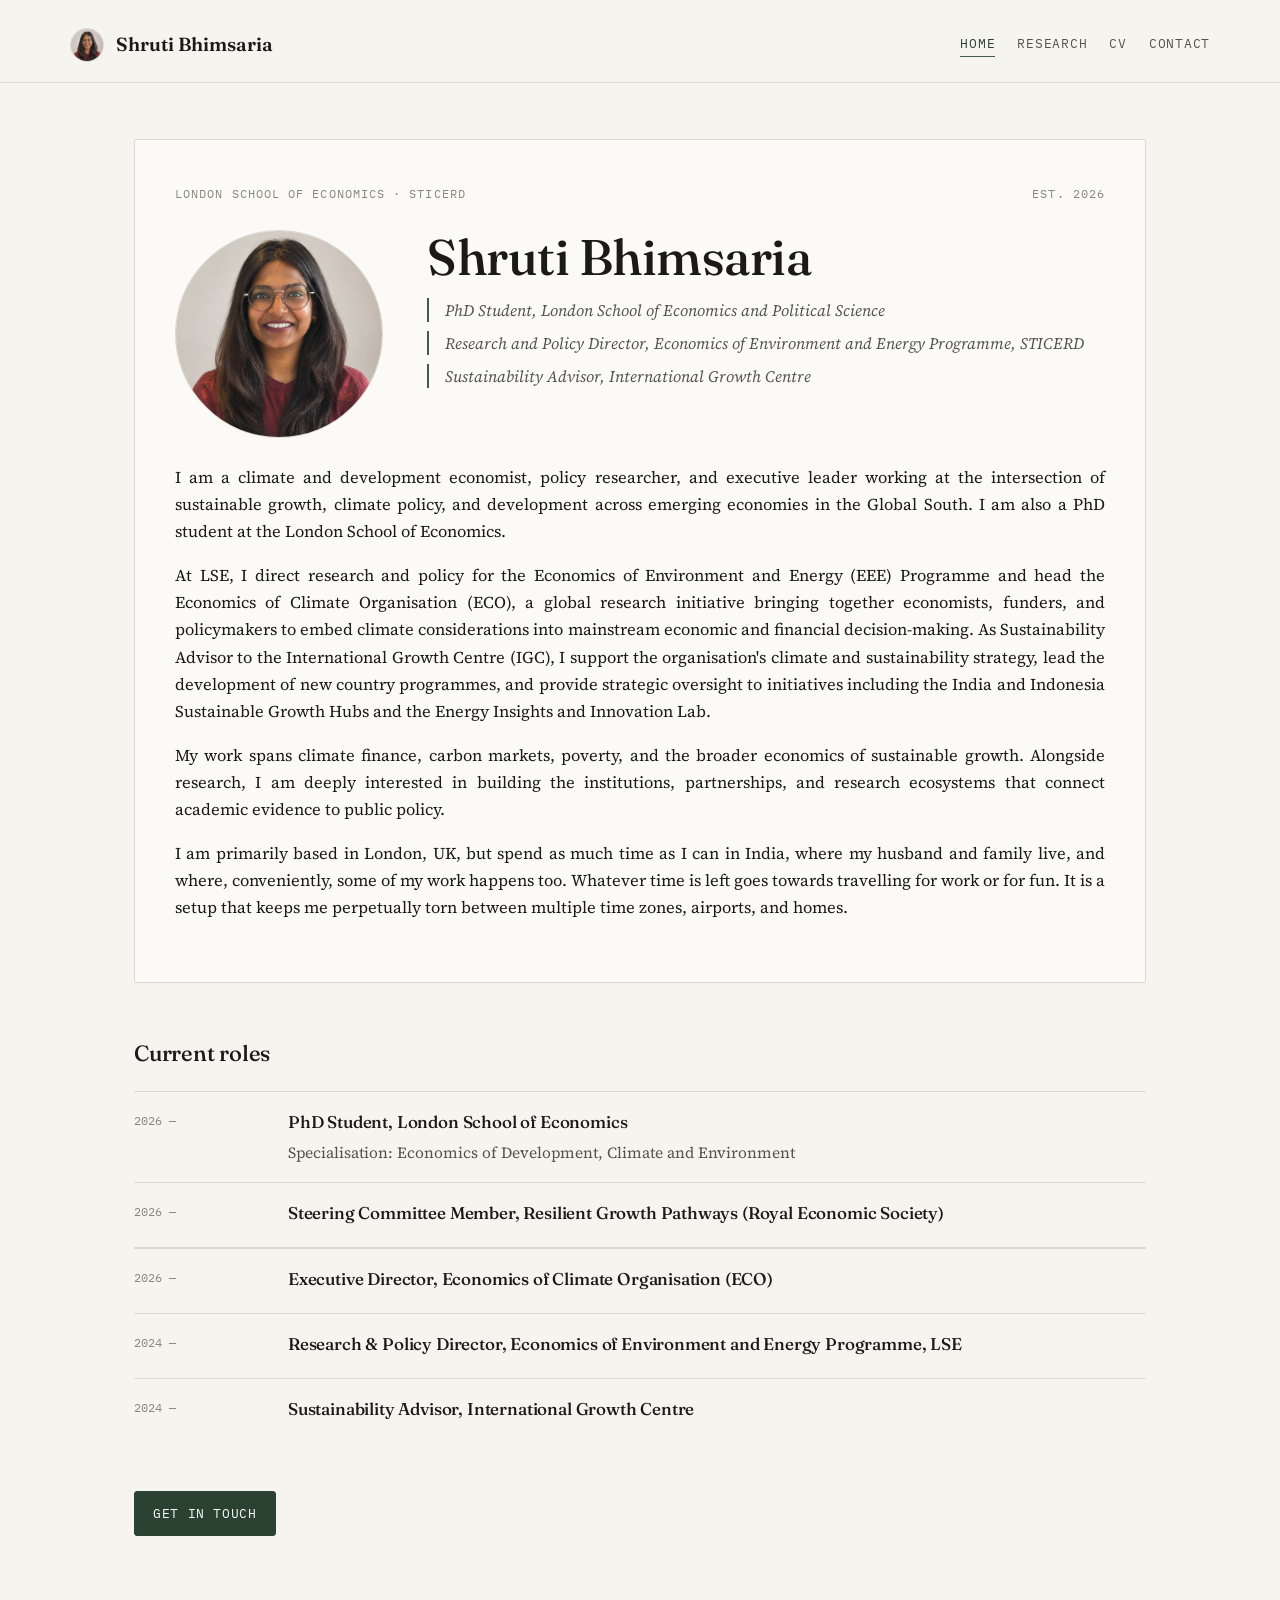
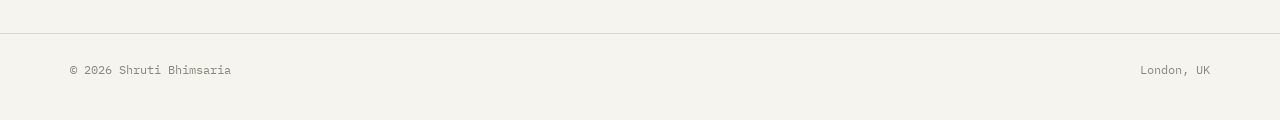
==== commit 40ca2b6a: "Update index.html" ====
--- a/index.html
+++ b/index.html
@@ -113,6 +113,14 @@
       </div>
     </div>
 
+      <div class="entry">
+      <div class="when">2026 —</div>
+      <div class="what">
+        <h3>Steering Committee Member, Resilient Growth Pathways (Royal Economic Society)</h3>
+      </div>
+    </div>
+  </div>
+    
     <div class="entry">
       <div class="when">2026 —</div>
       <div class="what">
